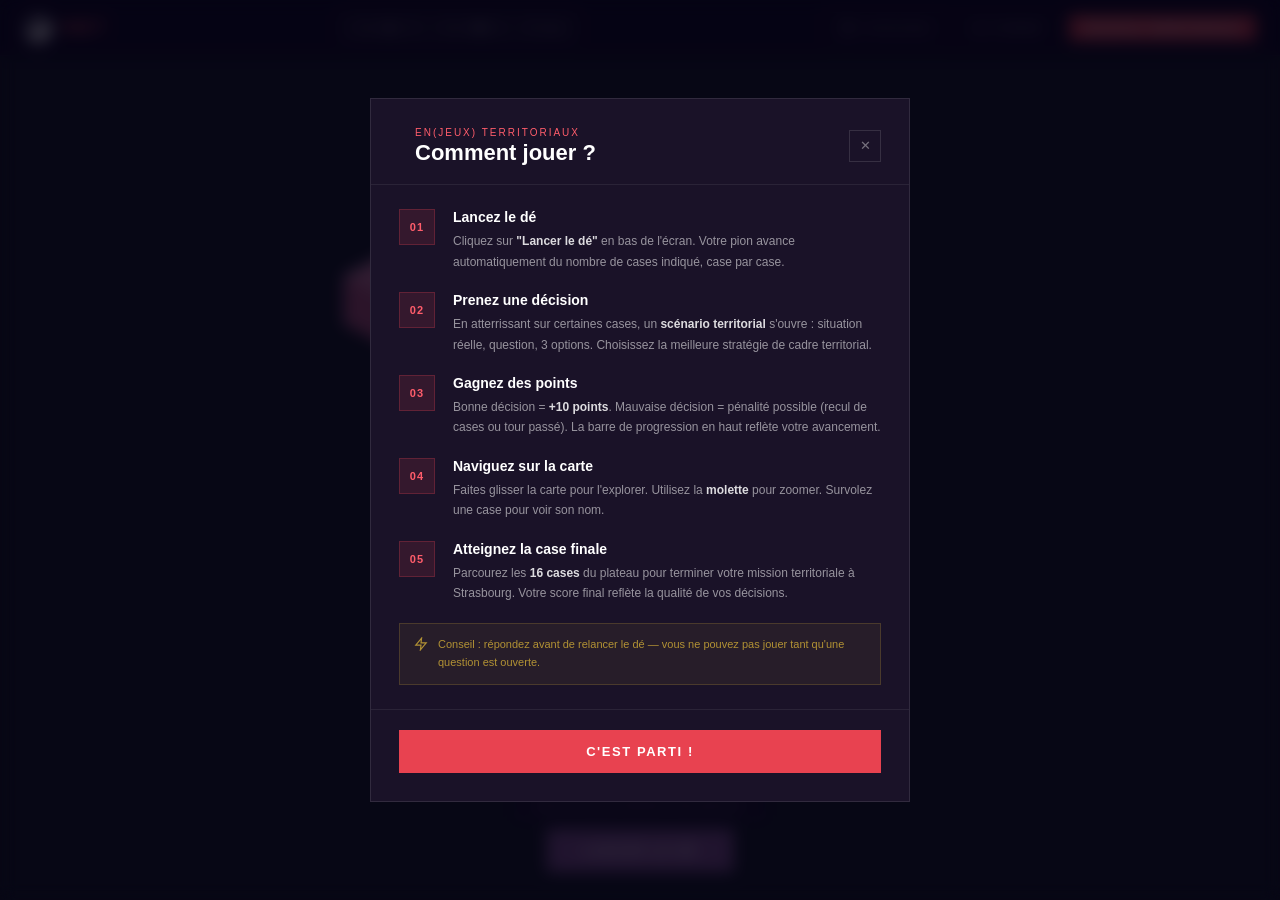
==== files/index.html @ a35b907e "lol" ====
<!DOCTYPE html>
<html lang="fr">
<head>
<meta charset="UTF-8">
<meta name="viewport" content="width=device-width, initial-scale=1.0">
<title>Jeux territoriaux</title>
<link href="https://fonts.googleapis.com/css2?family=Syne:wght@400;600;700;800&family=DM+Mono:wght@300;400;500&display=swap" rel="stylesheet">
<link rel="stylesheet" href="style.css">
</head>
<body>

<nav class="top-navbar">
  <!-- LOGO INET unifié avec hover expansion -->
  <a class="nav-brand" href="../index.html">
    <img src="../logo.svg" alt="INET" class="nav-logo-img">
    <span class="nav-inet-label">
      <span class="inet-word"><span class="inet-letter">i</span><span class="inet-rest" style="--d:0">nstitut</span></span>
      <span class="inet-sep" style="--d:1">·</span>
      <span class="inet-word"><span class="inet-letter">n</span><span class="inet-rest" style="--d:2">ational</span></span>
      <span class="inet-sep" style="--d:3">·</span>
      <span class="inet-word"><span class="inet-letter">e</span><span class="inet-rest" style="--d:4">tudes</span></span>
      <span class="inet-sep" style="--d:5">·</span>
      <span class="inet-word"><span class="inet-letter">t</span><span class="inet-rest" style="--d:6">erritoriales</span></span>
    </span>
  </a>

  <!-- STATS DE JEU — centre -->
  <div class="nav-stats">
    <span class="nav-stat-item">
      <span class="nav-stat-label">Case</span>
      <strong id="stat-pos">1</strong>
      <span class="nav-stat-label">/ 16</span>
    </span>
    <span class="nav-divider"></span>
    <span class="nav-stat-item">
      <span class="nav-stat-label">Score</span>
      <strong id="stat-score">0</strong>
      <span class="nav-stat-label">pts</span>
    </span>
    <span class="nav-divider"></span>
    <span class="nav-stat-item">
      <span class="nav-stat-label">Dé</span>
      <strong id="stat-dice">—</strong>
    </span>
  </div>

  <!-- BOUTONS NAVIGATION -->
  <div class="nav-actions">
    <button class="nav-help-btn" onclick="openTutorial()" title="Consignes du jeu">
      <svg width="16" height="16" viewBox="0 0 24 24" fill="none" stroke="currentColor" stroke-width="2"><circle cx="12" cy="12" r="10"/><path d="M9.09 9a3 3 0 0 1 5.83 1c0 2-3 3-3 3"/><line x1="12" y1="17" x2="12.01" y2="17"/></svg>
      Consignes
    </button>
    <a href="../index.html" class="nav-btn-outline">Se former</a>
    <a href="#" class="nav-btn-filled">En(jeux) territoriaux</a>
  </div>
</nav>

<!-- MODAL CONSIGNES -->
<div id="tutorial-overlay" onclick="if(event.target===this)closeTutorial()">
  <div id="tutorial-modal">
    <div class="tuto-header">
      <div class="tuto-logo">
      </div>
      <div>
        <div class="tuto-tag">En(jeux) territoriaux</div>
        <h2 class="tuto-title">Comment jouer ?</h2>
      </div>
      <button class="tuto-close" onclick="closeTutorial()">✕</button>
    </div>

    <div class="tuto-body">

      <div class="tuto-step">
        <div class="tuto-step-num">01</div>
        <div class="tuto-step-content">
          <h4>Lancez le dé</h4>
          <p>Cliquez sur <strong>"Lancer le dé"</strong> en bas de l'écran. Votre pion avance automatiquement du nombre de cases indiqué, case par case.</p>
        </div>
      </div>

      <div class="tuto-step">
        <div class="tuto-step-num">02</div>
        <div class="tuto-step-content">
          <h4>Prenez une décision</h4>
          <p>En atterrissant sur certaines cases, un <strong>scénario territorial</strong> s'ouvre : situation réelle, question, 3 options. Choisissez la meilleure stratégie de cadre territorial.</p>
        </div>
      </div>

      <div class="tuto-step">
        <div class="tuto-step-num">03</div>
        <div class="tuto-step-content">
          <h4>Gagnez des points</h4>
          <p>Bonne décision = <strong>+10 points</strong>. Mauvaise décision = pénalité possible (recul de cases ou tour passé). La barre de progression en haut reflète votre avancement.</p>
        </div>
      </div>

      <div class="tuto-step">
        <div class="tuto-step-num">04</div>
        <div class="tuto-step-content">
          <h4>Naviguez sur la carte</h4>
          <p>Faites glisser la carte pour l'explorer. Utilisez la <strong>molette</strong> pour zoomer. Survolez une case pour voir son nom.</p>
        </div>
      </div>

      <div class="tuto-step">
        <div class="tuto-step-num">05</div>
        <div class="tuto-step-content">
          <h4>Atteignez la case finale</h4>
          <p>Parcourez les <strong>16 cases</strong> du plateau pour terminer votre mission territoriale à Strasbourg. Votre score final reflète la qualité de vos décisions.</p>
        </div>
      </div>

      <div class="tuto-tip">
        <svg width="14" height="14" viewBox="0 0 24 24" fill="none" stroke="currentColor" stroke-width="2"><polygon points="13 2 3 14 12 14 11 22 21 10 12 10 13 2"/></svg>
        <span>Conseil : répondez avant de relancer le dé — vous ne pouvez pas jouer tant qu'une question est ouverte.</span>
      </div>

    </div>

    <div class="tuto-footer">
      <button class="tuto-btn-start" onclick="closeTutorial()">C'est parti !</button>
    </div>
  </div>
</div>

<div id="progbar"><div id="progfill"></div></div>

<div id="map-wrap"><div id="map-canvas"></div></div>

<div id="dice-display"></div>
<button id="dice-btn" onclick="rollDice()">Lancer le dé</button>

<div id="panel">
  <div class="panel-step" id="p-step"></div>
  <div class="panel-loc"  id="p-loc"></div>
  <div class="panel-title" id="p-title"></div>
  <span class="panel-module" id="p-module"></span>
  <div class="panel-situation" id="p-situation"></div>
  <div class="panel-question" id="p-question"></div>
  <div class="choices" id="p-choices"></div>
  <div class="feedback-box" id="p-feedback"></div>
  <div class="penalty-note" id="p-penalty"></div>
  <div class="panel-footer">
    <button class="btn-close" onclick="closePanel()">Carte</button>
    <button class="btn-next" id="btn-next" onclick="closePanel()">Continuer</button>
  </div>
</div>

<div id="win">
  <svg width="52" height="60" viewBox="0 0 540 624" fill="none">
    <rect width="311.766" height="311.766" transform="matrix(-4.37114e-08 -1 0.865988 -0.500065 270.021 623.545)" fill="#D9A7EB"/>
    <path d="M35.7609 176.516L19.7065 167.247L289.707 11.3627L305.761 20.6317L35.7609 176.516Z" fill="#FF5D6B"/>
    <path d="M250.301 300.381L234.247 291.112L504.247 135.227L520.3 144.496L250.301 300.381Z" fill="#FF5D6B"/>
    <rect width="311.766" height="311.766" transform="matrix(0.866044 -0.499967 0.866044 0.499967 6.10352e-05 467.672)" fill="#D9A7EB"/>
  </svg>
  <h2>Strasbourg maîtrisée !</h2>
  <div class="win-score" id="win-score-val"></div>
  <p>Tu as parcouru les 12 cases du parcours INET et résolu chaque décision territoriale.</p>
  <button id="win-restart" onclick="location.reload()">Rejouer</button>
</div>

<div id="toast"></div>

<script src="data.js"></script>
<script src="map.js"></script>
<script src="game.js"></script>
<script>
function openTutorial() {
  document.getElementById('tutorial-overlay').classList.add('show');
}
function closeTutorial() {
  document.getElementById('tutorial-overlay').classList.remove('show');
}
// Auto-affichage au premier chargement
window.addEventListener('load', () => {
  setTimeout(openTutorial, 400);
});
</script>
</body>
</html>
---- files/style.css ----
* {
  margin: 0;
  padding: 0;
  box-sizing: border-box;
}

:root {
  --violet-light: #EEE5F3;
  --violet-mid: #B488BC;
  --violet-strong: #8D59A0;
  --red-light: #FCE6E8;
  --red-mid: #ED6971;
  --red-strong: #E84250;
  --green-light: #C0E1D7;
  --green-mid: #68C0B5;
  --green-strong: #00A499;
  --dark: #30383B;
}

@font-face {
  font-family: "TT Commons";
  src: url("./fonts/TTCommons-Regular.woff2") format("woff2"),
       url("./fonts/TTCommons-Regular.woff") format("woff");
  font-weight: 400;
  font-style: normal;
}
@font-face {
  font-family: "TT Commons";
  src: url("./fonts/TTCommons-Bold.woff2") format("woff2"),
       url("./fonts/TTCommons-Bold.woff") format("woff");
  font-weight: 700;
  font-style: normal;
}

/* ─── BASE ─────────────────────────────────────────────────────────────────── */
body {
  font-family: "TT Commons", sans-serif;
  background: #0f1923;
  min-height: 100vh;
  overflow: hidden;
  user-select: none;
}

/* ─── NAV STATS ─────────────────────────────────────────────────────────────── */
.nav-stats { display: flex; gap: 18px; align-items: center; margin-right: 16px; }
.nav-stat  { font-size: 11px; color: rgba(255,255,255,.5); letter-spacing: .05em; }
.nav-stat strong { color: #fff; font-weight: 600; }

/* ─── PROGRESS BAR ─────────────────────────────────────────────────────────── */
#progbar {
  position: fixed; top: 52px; left: 0; right: 0; height: 3px;
  background: rgba(255,255,255,.08); z-index: 101;
}
#progfill {
  height: 100%; width: 0%;
  transition: width .6s ease;
  background: var(--violet-strong);
}

/* ─── DICE BUTTON ──────────────────────────────────────────────────────────── */
#dice-btn {
  position: fixed; bottom: 28px; left: 50%;
  transform: translateX(-50%);
  z-index: 200;
  background: var(--violet-strong);
  border: none;
  color: #fff;
  font-family: "TT Commons", sans-serif;
  font-size: 13px;
  font-weight: 700;
  letter-spacing: .12em;
  padding: 14px 36px;
  cursor: pointer;
  transition: all .2s ease;
  text-transform: uppercase;
}
#dice-btn:hover { transform: translateX(-50%) scale(1.05); }
#dice-btn:disabled {
  opacity: .4;
  cursor: not-allowed;
  transform: translateX(-50%);
}

#dice-display {
  position: fixed;
  bottom: 82px;
  left: 50%;
  transform: translateX(-50%);
  z-index: 200;
  font-size: 32px;
  opacity: 0;
  transition: opacity .3s;
}
#dice-display.show { opacity: 1; }

/* ─── MAP ───────────────────────────────────────────────────────────────────── */
#map-wrap {
  position: fixed; inset: 0; z-index: 1;
  display: flex; align-items: center; justify-content: center;
  cursor: grab;
}
#map-wrap:active { cursor: grabbing; }
#map-canvas { position: relative; transform-origin: center center; }

/* ─── TILE TOOLTIP ─────────────────────────────────────────────────────────── */
.tile-tooltip {
  position: absolute;
  bottom: calc(100% + 4px);
  left: 50%;
  transform: translateX(-50%);
  background: rgba(10,6,30,.92);
  color: #fff;
  font-size: 10px;
  padding: 5px 10px;
  white-space: nowrap;
  pointer-events: none;
  opacity: 0;
  transition: opacity .2s;
  letter-spacing: .05em;
  z-index: 99;
}
.path-tile:hover .tile-tooltip { opacity: 1; }

/* ─── PION ──────────────────────────────────────────────────────────────────── */
#cube-wrap { position: absolute; pointer-events: none; z-index: 70; }

/* ─── PANEL ─────────────────────────────────────────────────────────────────── */
#panel {
  position: fixed;
  right: -480px;
  top: 50%;
  transform: translateY(-50%);
  width: 440px;
  background: rgba(48,56,59,.97);
  backdrop-filter: blur(20px);
  border: 1px solid rgba(255,255,255,.08);
  z-index: 200;
  padding: 32px 28px;
  transition: right .45s cubic-bezier(.34,1.56,.64,1);
  max-height: 88vh;
  overflow-y: auto;
}
#panel.open { right: 0; }

.panel-step {
  font-size: 10px;
  letter-spacing: .2em;
  text-transform: uppercase;
  color: rgba(255,255,255,.3);
  margin-bottom: 4px;
}
.panel-loc {
  font-size: 10px;
  letter-spacing: .2em;
  text-transform: uppercase;
  opacity: .5;
  color: #fff;
  margin-bottom: 8px;
}
.panel-title {
  font-size: 21px;
  font-weight: 800;
  color: #fff;
  margin-bottom: 5px;
  line-height: 1.2;
}
.panel-module {
  font-size: 11px;
  padding: 3px 10px;
  display: inline-block;
  margin-bottom: 18px;
  color: #1a1a2e;
  font-weight: 500;
}
.panel-situation {
  font-size: 13px;
  line-height: 1.7;
  color: rgba(255,255,255,.7);
  margin-bottom: 20px;
  padding: 14px;
  background: rgba(255,255,255,.04);
  border-left: 3px solid;
}
.panel-question {
  font-size: 14px;
  font-weight: 600;
  color: #fff;
  margin-bottom: 14px;
  line-height: 1.5;
}

.choices {
  display: flex;
  flex-direction: column;
  gap: 10px;
  margin-bottom: 20px;
}

.choice-btn {
  background: rgba(255,255,255,.05);
  border: 1px solid rgba(255,255,255,.1);
  padding: 13px 16px;
  text-align: left;
  color: rgba(255,255,255,.85);
  font-size: 12px;
  line-height: 1.5;
  cursor: pointer;
  transition: all .2s;
}
.choice-btn:hover:not(:disabled) {
  background: rgba(255,255,255,.1);
  border-color: rgba(255,255,255,.28);
  transform: translateX(-3px);
}
.choice-btn.correct {
  background: var(--green-light);
  border-color: var(--green-strong);
  color: var(--dark);
}
.choice-btn.wrong {
  background: var(--red-light);
  border-color: var(--red-strong);
  color: var(--dark);
}

.feedback-box {
  display: none;
  padding: 14px;
  font-size: 12px;
  line-height: 1.6;
  margin-bottom: 14px;
}
.feedback-box.show { display: block; }
.feedback-box.good {
  background: var(--green-light);
  border: 1px solid var(--green-mid);
  color: var(--dark);
}
.feedback-box.bad {
  background: var(--red-light);
  border: 1px solid var(--red-mid);
  color: var(--dark);
}

.penalty-note {
  font-size: 10px;
  color: rgba(255,255,255,.35);
  text-align: center;
  margin-bottom: 10px;
  min-height: 16px;
}

.panel-footer {
  display: flex;
  gap: 10px;
}

.btn-close {
  flex: 1;
  background: rgba(255,255,255,.06);
  border: none;
  color: rgba(255,255,255,.45);
  font-size: 11px;
  letter-spacing: .1em;
  padding: 11px;
  cursor: pointer;
}
.btn-close:hover {
  color: #fff;
  background: rgba(255,255,255,.1);
}

.btn-next {
  flex: 2;
  border: none;
  color: #1a1a2e;
  font-size: 12px;
  font-weight: 700;
  padding: 11px;
  cursor: pointer;
  display: none;
}
.btn-next.show { display: block; }

/* ─── WIN SCREEN ────────────────────────────────────────────────────────────── */
#win {
  display: none;
  position: fixed;
  inset: 0;
  z-index: 500;
  background: rgba(10,6,30,.93);
  backdrop-filter: blur(14px);
  align-items: center;
  justify-content: center;
  flex-direction: column;
  text-align: center;
  gap: 18px;
}
#win.show { display: flex; }
#win h2 {
  font-size: 44px;
  font-weight: 800;
  color: var(--violet-mid);
}
.win-score {
  font-size: 22px;
  color: var(--violet-mid);
}
#win p {
  font-size: 12px;
  color: rgba(255,255,255,.5);
  max-width: 380px;
  line-height: 1.9;
}
#win-restart {
  margin-top: 8px;
  background: linear-gradient(135deg, var(--violet-strong), var(--red-strong));
  border: none;
  color: #fff;
  font-size: 13px;
  font-weight: 700;
  padding: 14px 32px;
  cursor: pointer;
  text-transform: uppercase;
  letter-spacing: .1em;
}

/* ─── NAVBAR ────────────────────────────────────────────────────────────────── */
.top-navbar {
  position: fixed; top: 0; left: 0; right: 0; z-index: 500;
  height: 52px;
  background: rgba(10, 6, 30, 0.96);
  border-bottom: 1px solid rgba(255,255,255,.07);
  backdrop-filter: blur(12px);
  display: flex; align-items: center; justify-content: space-between;
  padding: 0 24px;
}
.nav-brand {
  display: flex; align-items: center; gap: 10px;
  text-decoration: none;
  color: #fff;
  font-size: 13px;
  font-weight: 800;
  letter-spacing: .15em;
  text-transform: uppercase;
}
.nav-actions { display: flex; align-items: center; gap: 8px; }

.btn-formation {
  background: transparent;
  border: 1px solid rgba(255,255,255,.15);
  color: rgba(255,255,255,.6);
  font-family: "TT Commons", sans-serif;
  font-size: 11px;
  font-weight: 500;
  letter-spacing: .08em;
  padding: 7px 16px;
  cursor: pointer;
  transition: all .2s;
  text-transform: uppercase;
}
.btn-formation:hover {
  border-color: rgba(255,255,255,.35);
  color: #fff;
}
.btn-jeu {
  background: var(--violet-strong);
  border: none;
  color: #fff;
  font-family: "TT Commons", sans-serif;
  font-size: 11px;
  font-weight: 700;
  letter-spacing: .08em;
  padding: 7px 16px;
  cursor: pointer;
  transition: all .2s;
  text-transform: uppercase;
}
.btn-jeu:hover { background: var(--violet-mid); }

/* ─── TOAST ─────────────────────────────────────────────────────────────────── */
#toast {
  position: fixed;
  bottom: 78px;
  left: 50%;
  transform: translateX(-50%) translateY(80px);
  background: rgba(18,14,40,.95);
  border: 1px solid rgba(180,136,188,.35);
  color: var(--violet-mid);
  font-size: 11px;
  padding: 10px 20px;
  z-index: 300;
  transition: transform .4s cubic-bezier(.34,1.56,.64,1);
  white-space: nowrap;
}
#toast.show {
  transform: translateX(-50%) translateY(0);
}


/* ─── NAVBAR UNIFIÉE INET ───────────────────────────────────────────────────── */
.top-navbar {
  position: fixed; top: 0; left: 0; right: 0; z-index: 500;
  height: 56px;
  background: rgba(10, 6, 30, 0.97);
  border-bottom: 1px solid rgba(255,255,255,.07);
  backdrop-filter: blur(16px);
  display: flex; align-items: center; justify-content: space-between;
  padding: 0 24px;
  gap: 16px;
}

/* LOGO */
.nav-brand {
  display: flex; align-items: center; gap: 10px;
  text-decoration: none;
  flex-shrink: 0;
}
.nav-logo-img {
  height: 32px;
  width: auto;
  filter: brightness(0) invert(1);
  opacity: 0.9;
}

/* HOVER INET EXPANSION — même effet que index.html */
.nav-inet-label {
  display: inline-flex;
  align-items: baseline;
  font-family: 'TT Commons', sans-serif;
  font-weight: 900;
  font-size: 1rem;
  color: #FF5D6B;
  line-height: 1;
  cursor: default;
  overflow: hidden;
}
.inet-word { display: inline-flex; align-items: baseline; white-space: nowrap; }
.inet-letter { display: inline-block; }
.inet-rest {
  display: inline-block;
  max-width: 0;
  overflow: hidden;
  opacity: 0;
  font-weight: 400;
  font-size: 0.68rem;
  letter-spacing: 0.3px;
  white-space: nowrap;
  transition:
    max-width 0.45s cubic-bezier(0.4,0,0.2,1),
    opacity   0.35s ease,
    margin    0.45s cubic-bezier(0.4,0,0.2,1);
  transition-delay: calc(var(--d) * 0.07s);
  margin-left: 0;
}
.inet-sep {
  display: inline-block;
  width: 0;
  overflow: hidden;
  opacity: 0;
  transition: width 0.3s ease, opacity 0.3s ease;
  transition-delay: calc(var(--d) * 0.07s);
  color: rgba(255,93,107,0.4);
  font-weight: 300;
  font-size: 0.85rem;
}
.nav-brand:hover .inet-rest { max-width: 160px; opacity: 1; margin-left: 2px; }
.nav-brand:hover .inet-sep  { width: 10px; opacity: 1; }

/* STATS — centre */
.nav-stats {
  display: flex;
  align-items: center;
  gap: 8px;
  background: rgba(255,255,255,.05);
  border: 1px solid rgba(255,255,255,.08);
  padding: 6px 16px;
  flex-shrink: 0;
}
.nav-stat-item {
  display: flex;
  align-items: center;
  gap: 5px;
  font-size: 11px;
}
.nav-stat-item strong {
  color: #fff;
  font-weight: 700;
  font-size: 13px;
}
.nav-stat-label {
  color: rgba(255,255,255,.4);
  font-size: 10px;
  letter-spacing: .05em;
}
.nav-divider {
  width: 1px;
  height: 16px;
  background: rgba(255,255,255,.12);
  margin: 0 4px;
}

/* BOUTONS */
.nav-actions { display: flex; align-items: center; gap: 8px; flex-shrink: 0; }

.nav-help-btn {
  display: flex;
  align-items: center;
  gap: 6px;
  background: transparent;
  border: 1px solid rgba(255,255,255,.15);
  color: rgba(255,255,255,.55);
  font-family: 'TT Commons', sans-serif;
  font-size: 11px;
  font-weight: 500;
  letter-spacing: .06em;
  padding: 7px 12px;
  cursor: pointer;
  transition: all .2s;
  text-transform: uppercase;
}
.nav-help-btn:hover { border-color: rgba(255,255,255,.35); color: #fff; }

.nav-btn-outline {
  background: transparent;
  border: 1px solid rgba(255,255,255,.15);
  color: rgba(255,255,255,.6);
  font-family: 'TT Commons', sans-serif;
  font-size: 11px;
  font-weight: 500;
  letter-spacing: .08em;
  padding: 7px 16px;
  cursor: pointer;
  transition: all .2s;
  text-transform: uppercase;
  text-decoration: none;
  display: inline-flex;
  align-items: center;
}
.nav-btn-outline:hover { border-color: rgba(255,255,255,.35); color: #fff; }

.nav-btn-filled {
  background: #E84250;
  border: none;
  color: #fff;
  font-family: 'TT Commons', sans-serif;
  font-size: 11px;
  font-weight: 700;
  letter-spacing: .08em;
  padding: 7px 16px;
  cursor: pointer;
  transition: background .2s;
  text-transform: uppercase;
  text-decoration: none;
  display: inline-flex;
  align-items: center;
}
.nav-btn-filled:hover { background: #c0303d; }

/* ─── MODAL CONSIGNES ───────────────────────────────────────────────────────── */
#tutorial-overlay {
  display: none;
  position: fixed;
  inset: 0;
  z-index: 900;
  background: rgba(5,3,18,.8);
  backdrop-filter: blur(8px);
  align-items: center;
  justify-content: center;
}
#tutorial-overlay.show { display: flex; }

#tutorial-modal {
  background: #1a1228;
  border: 1px solid rgba(255,255,255,.1);
  width: 540px;
  max-width: 95vw;
  max-height: 90vh;
  overflow-y: auto;
  position: relative;
}

.tuto-header {
  display: flex;
  align-items: center;
  gap: 16px;
  padding: 28px 28px 20px;
  border-bottom: 1px solid rgba(255,255,255,.07);
  position: sticky;
  top: 0;
  background: #1a1228;
  z-index: 1;
}
.tuto-logo { flex-shrink: 0; }
.tuto-tag {
  font-size: 10px;
  letter-spacing: .2em;
  text-transform: uppercase;
  color: #FF5D6B;
  margin-bottom: 4px;
}
.tuto-title {
  font-size: 22px;
  font-weight: 800;
  color: #fff;
  line-height: 1;
}
.tuto-close {
  margin-left: auto;
  background: transparent;
  border: 1px solid rgba(255,255,255,.12);
  color: rgba(255,255,255,.4);
  width: 32px;
  height: 32px;
  cursor: pointer;
  font-size: 13px;
  display: flex;
  align-items: center;
  justify-content: center;
  flex-shrink: 0;
  transition: all .2s;
}
.tuto-close:hover { color: #fff; border-color: rgba(255,255,255,.3); }

.tuto-body { padding: 24px 28px; display: flex; flex-direction: column; gap: 20px; }

.tuto-step {
  display: flex;
  gap: 18px;
  align-items: flex-start;
}
.tuto-step-num {
  font-size: 11px;
  font-weight: 700;
  letter-spacing: .1em;
  color: #FF5D6B;
  background: rgba(232,66,80,.12);
  border: 1px solid rgba(232,66,80,.25);
  width: 36px;
  height: 36px;
  display: flex;
  align-items: center;
  justify-content: center;
  flex-shrink: 0;
}
.tuto-step-content h4 {
  font-size: 14px;
  font-weight: 700;
  color: #fff;
  margin-bottom: 6px;
}
.tuto-step-content p {
  font-size: 12px;
  line-height: 1.7;
  color: rgba(255,255,255,.55);
}
.tuto-step-content p strong { color: rgba(255,255,255,.85); }

.tuto-tip {
  display: flex;
  align-items: flex-start;
  gap: 10px;
  background: rgba(212,175,55,.07);
  border: 1px solid rgba(212,175,55,.2);
  padding: 12px 14px;
  font-size: 11px;
  color: rgba(212,175,55,.8);
  line-height: 1.6;
}
.tuto-tip svg { flex-shrink: 0; margin-top: 1px; color: rgba(212,175,55,.8); }

.tuto-footer {
  padding: 20px 28px 28px;
  border-top: 1px solid rgba(255,255,255,.07);
}
.tuto-btn-start {
  width: 100%;
  background: #E84250;
  border: none;
  color: #fff;
  font-family: 'TT Commons', sans-serif;
  font-size: 13px;
  font-weight: 700;
  letter-spacing: .12em;
  padding: 14px;
  cursor: pointer;
  text-transform: uppercase;
  transition: background .2s;
}
.tuto-btn-start:hover { background: #c0303d; }
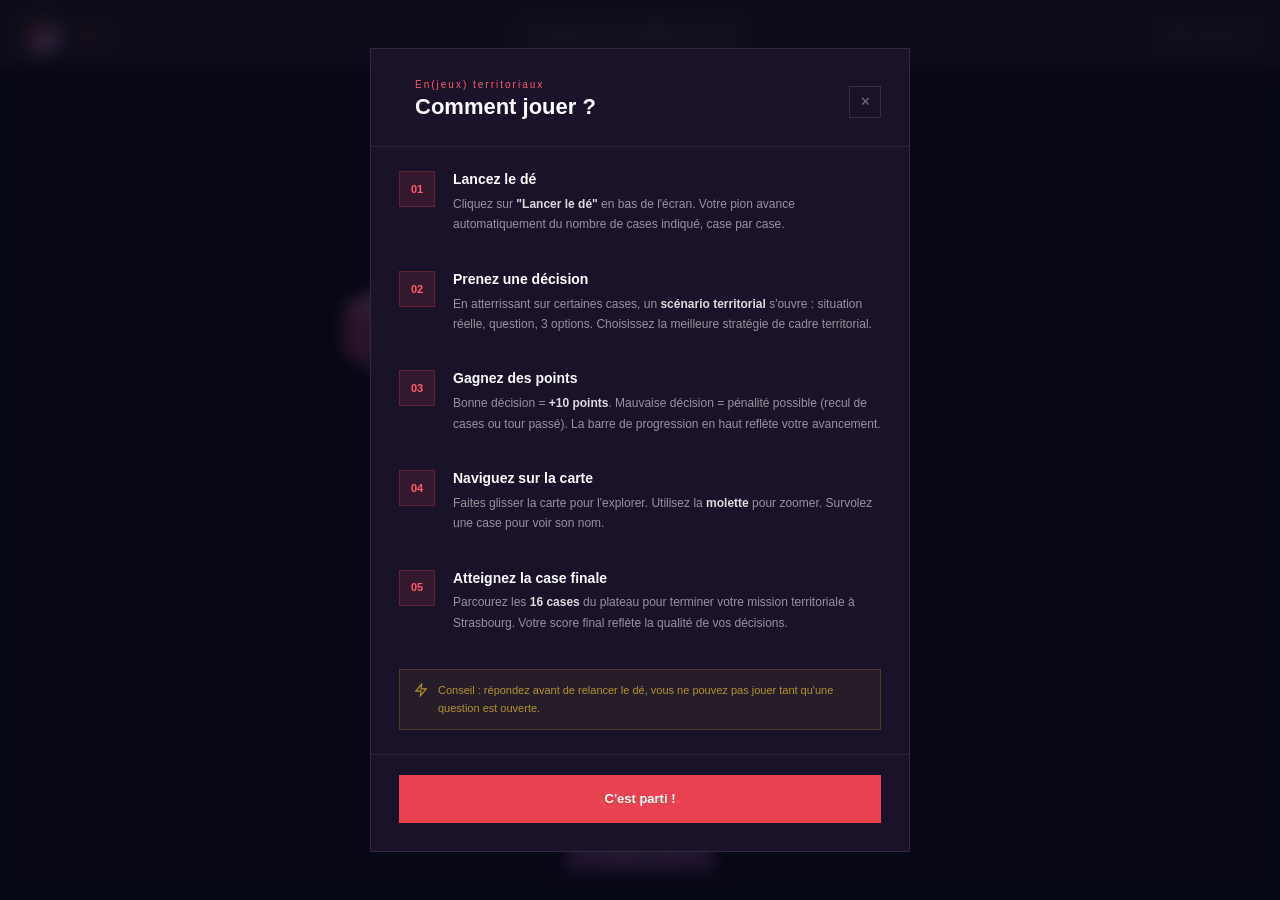
==== commit ddf1abca: "commit Emma 23-04_2026 22:22" ====
--- a/files/index.html
+++ b/files/index.html
@@ -4,15 +4,19 @@
 <meta charset="UTF-8">
 <meta name="viewport" content="width=device-width, initial-scale=1.0">
 <title>Jeux territoriaux</title>
-<link href="https://fonts.googleapis.com/css2?family=Syne:wght@400;600;700;800&family=DM+Mono:wght@300;400;500&display=swap" rel="stylesheet">
+    <!-- Bootstrap -->
+    <link href="https://cdn.jsdelivr.net/npm/bootstrap@5.3.3/dist/css/bootstrap.min.css" rel="stylesheet">
+
+
+<link rel="stylesheet" href="style.css">
 <link rel="stylesheet" href="style.css">
 </head>
 <body>
 
-<nav class="top-navbar">
+<nav class="top-navbar navbar  px-4 sticky-top custom-nav">
   <!-- LOGO INET unifié avec hover expansion -->
-  <a class="nav-brand" href="../index.html">
-    <img src="../logo.svg" alt="INET" class="nav-logo-img">
+  <a class="navbar-brand d-flex align-items-center gap-3" href="../index.html">
+    <img src="../logo.svg" alt="inet" class="nav-logo-img">
     <span class="nav-inet-label">
       <span class="inet-word"><span class="inet-letter">i</span><span class="inet-rest" style="--d:0">nstitut</span></span>
       <span class="inet-sep" style="--d:1">·</span>
@@ -24,7 +28,7 @@
     </span>
   </a>
 
-  <!-- STATS DE JEU — centre -->
+  <!-- STATS DE JEU, centre -->
   <div class="nav-stats">
     <span class="nav-stat-item">
       <span class="nav-stat-label">Case</span>
@@ -40,7 +44,7 @@
     <span class="nav-divider"></span>
     <span class="nav-stat-item">
       <span class="nav-stat-label">Dé</span>
-      <strong id="stat-dice">—</strong>
+      <strong id="stat-dice">,</strong>
     </span>
   </div>
 
@@ -50,9 +54,7 @@
       <svg width="16" height="16" viewBox="0 0 24 24" fill="none" stroke="currentColor" stroke-width="2"><circle cx="12" cy="12" r="10"/><path d="M9.09 9a3 3 0 0 1 5.83 1c0 2-3 3-3 3"/><line x1="12" y1="17" x2="12.01" y2="17"/></svg>
       Consignes
     </button>
-    <a href="../index.html" class="nav-btn-outline">Se former</a>
-    <a href="#" class="nav-btn-filled">En(jeux) territoriaux</a>
-  </div>
+
 </nav>
 
 <!-- MODAL CONSIGNES -->
@@ -112,7 +114,7 @@
 
       <div class="tuto-tip">
         <svg width="14" height="14" viewBox="0 0 24 24" fill="none" stroke="currentColor" stroke-width="2"><polygon points="13 2 3 14 12 14 11 22 21 10 12 10 13 2"/></svg>
-        <span>Conseil : répondez avant de relancer le dé — vous ne pouvez pas jouer tant qu'une question est ouverte.</span>
+        <span>Conseil : répondez avant de relancer le dé, vous ne pouvez pas jouer tant qu'une question est ouverte.</span>
       </div>
 
     </div>
@@ -131,6 +133,10 @@
 <button id="dice-btn" onclick="rollDice()">Lancer le dé</button>
 
 <div id="panel">
+  <div class="panel-formation-header" id="p-formation-header">
+    <img id="p-illu" src="" alt="" style="display:none;">
+    <span class="tilt-tag" id="p-formation-label"></span>
+  </div>
   <div class="panel-step" id="p-step"></div>
   <div class="panel-loc"  id="p-loc"></div>
   <div class="panel-title" id="p-title"></div>
@@ -147,16 +153,11 @@
 </div>
 
 <div id="win">
-  <svg width="52" height="60" viewBox="0 0 540 624" fill="none">
-    <rect width="311.766" height="311.766" transform="matrix(-4.37114e-08 -1 0.865988 -0.500065 270.021 623.545)" fill="#D9A7EB"/>
-    <path d="M35.7609 176.516L19.7065 167.247L289.707 11.3627L305.761 20.6317L35.7609 176.516Z" fill="#FF5D6B"/>
-    <path d="M250.301 300.381L234.247 291.112L504.247 135.227L520.3 144.496L250.301 300.381Z" fill="#FF5D6B"/>
-    <rect width="311.766" height="311.766" transform="matrix(0.866044 -0.499967 0.866044 0.499967 6.10352e-05 467.672)" fill="#D9A7EB"/>
-  </svg>
-  <h2>Strasbourg maîtrisée !</h2>
+
+  <h2>Parcours accompli !</h2>
   <div class="win-score" id="win-score-val"></div>
-  <p>Tu as parcouru les 12 cases du parcours INET et résolu chaque décision territoriale.</p>
-  <button id="win-restart" onclick="location.reload()">Rejouer</button>
+  <p>Vous avez traversé les 16 étapes du parcours territorial de l'INET et pris des décisions à chaque carrefour. Chaque bonne réponse, c'est un réflexe de cadre territorial de plus.</p>
+  <button id="win-restart" onclick="location.reload()">Rejouer le parcours</button>
 </div>
 
 <div id="toast"></div>
--- a/files/style.css
+++ b/files/style.css
@@ -39,6 +39,7 @@
   min-height: 100vh;
   overflow: hidden;
   user-select: none;
+  padding-top: 59px; /* hauteur navbar (56px) + progbar (3px) */
 }
 
 /* ─── NAV STATS ─────────────────────────────────────────────────────────────── */
@@ -48,8 +49,8 @@
 
 /* ─── PROGRESS BAR ─────────────────────────────────────────────────────────── */
 #progbar {
-  position: fixed; top: 52px; left: 0; right: 0; height: 3px;
-  background: rgba(255,255,255,.08); z-index: 101;
+  position: fixed; top: 56px; left: 0; right: 0; height: 3px;
+  background: rgba(0,0,0,.08); z-index: 101;
 }
 #progfill {
   height: 100%; width: 0%;
@@ -68,12 +69,10 @@
   font-family: "TT Commons", sans-serif;
   font-size: 13px;
   font-weight: 700;
-  letter-spacing: .12em;
   padding: 14px 36px;
   cursor: pointer;
   transition: all .2s ease;
-  text-transform: uppercase;
-}
+  }
 #dice-btn:hover { transform: translateX(-50%) scale(1.05); }
 #dice-btn:disabled {
   opacity: .4;
@@ -95,7 +94,7 @@
 
 /* ─── MAP ───────────────────────────────────────────────────────────────────── */
 #map-wrap {
-  position: fixed; inset: 0; z-index: 1;
+  position: fixed; top: 59px; left: 0; right: 0; bottom: 0; z-index: 1;
   display: flex; align-items: center; justify-content: center;
   cursor: grab;
 }
@@ -144,15 +143,11 @@
 
 .panel-step {
   font-size: 10px;
-  letter-spacing: .2em;
-  text-transform: uppercase;
   color: rgba(255,255,255,.3);
   margin-bottom: 4px;
 }
 .panel-loc {
   font-size: 10px;
-  letter-spacing: .2em;
-  text-transform: uppercase;
   opacity: .5;
   color: #fff;
   margin-bottom: 8px;
@@ -169,8 +164,9 @@
   padding: 3px 10px;
   display: inline-block;
   margin-bottom: 18px;
-  color: #1a1a2e;
-  font-weight: 500;
+  color: #363636;
+  font-weight: 600;
+  letter-spacing: 0;
 }
 .panel-situation {
   font-size: 13px;
@@ -202,6 +198,7 @@
   padding: 13px 16px;
   text-align: left;
   color: rgba(255,255,255,.85);
+  font-family: "TT Commons", sans-serif;
   font-size: 12px;
   line-height: 1.5;
   cursor: pointer;
@@ -260,8 +257,8 @@
   background: rgba(255,255,255,.06);
   border: none;
   color: rgba(255,255,255,.45);
-  font-size: 11px;
-  letter-spacing: .1em;
+  font-family: "TT Commons", sans-serif;
+  font-size: 11px;
   padding: 11px;
   cursor: pointer;
 }
@@ -274,6 +271,7 @@
   flex: 2;
   border: none;
   color: #1a1a2e;
+  font-family: "TT Commons", sans-serif;
   font-size: 12px;
   font-weight: 700;
   padding: 11px;
@@ -314,69 +312,17 @@
 }
 #win-restart {
   margin-top: 8px;
-  background: linear-gradient(135deg, var(--violet-strong), var(--red-strong));
-  border: none;
-  color: #fff;
-  font-size: 13px;
-  font-weight: 700;
-  padding: 14px 32px;
-  cursor: pointer;
-  text-transform: uppercase;
-  letter-spacing: .1em;
-}
-
-/* ─── NAVBAR ────────────────────────────────────────────────────────────────── */
-.top-navbar {
-  position: fixed; top: 0; left: 0; right: 0; z-index: 500;
-  height: 52px;
-  background: rgba(10, 6, 30, 0.96);
-  border-bottom: 1px solid rgba(255,255,255,.07);
-  backdrop-filter: blur(12px);
-  display: flex; align-items: center; justify-content: space-between;
-  padding: 0 24px;
-}
-.nav-brand {
-  display: flex; align-items: center; gap: 10px;
-  text-decoration: none;
-  color: #fff;
-  font-size: 13px;
-  font-weight: 800;
-  letter-spacing: .15em;
-  text-transform: uppercase;
-}
-.nav-actions { display: flex; align-items: center; gap: 8px; }
-
-.btn-formation {
-  background: transparent;
-  border: 1px solid rgba(255,255,255,.15);
-  color: rgba(255,255,255,.6);
-  font-family: "TT Commons", sans-serif;
-  font-size: 11px;
-  font-weight: 500;
-  letter-spacing: .08em;
-  padding: 7px 16px;
-  cursor: pointer;
-  transition: all .2s;
-  text-transform: uppercase;
-}
-.btn-formation:hover {
-  border-color: rgba(255,255,255,.35);
-  color: #fff;
-}
-.btn-jeu {
   background: var(--violet-strong);
   border: none;
   color: #fff;
-  font-family: "TT Commons", sans-serif;
-  font-size: 11px;
-  font-weight: 700;
-  letter-spacing: .08em;
-  padding: 7px 16px;
-  cursor: pointer;
-  transition: all .2s;
-  text-transform: uppercase;
-}
-.btn-jeu:hover { background: var(--violet-mid); }
+  font-size: 13px;
+  font-weight: 700;
+  padding: 14px 32px;
+  cursor: pointer;
+  letter-spacing: .1em;
+}
+
+/* ─── NAVBAR — styles gérés par le bloc "NAVBAR UNIFIÉE INET" ci-dessous ──── */
 
 /* ─── TOAST ─────────────────────────────────────────────────────────────────── */
 #toast {
@@ -398,16 +344,17 @@
 }
 
 
-/* ─── NAVBAR UNIFIÉE INET ───────────────────────────────────────────────────── */
+/* ─── NAVBAR UNIFIÉE INET — style landing ─────────────────────────────────── */
 .top-navbar {
   position: fixed; top: 0; left: 0; right: 0; z-index: 500;
-  height: 56px;
-  background: rgba(10, 6, 30, 0.97);
-  border-bottom: 1px solid rgba(255,255,255,.07);
-  backdrop-filter: blur(16px);
+  height: 67px;
+  background: var(--dark);
+  border-bottom: 1px solid rgba(255,255,255,.08);
+  backdrop-filter: blur(12px);
   display: flex; align-items: center; justify-content: space-between;
-  padding: 0 24px;
+  padding: 10px 24px;
   gap: 16px;
+  
 }
 
 /* LOGO */
@@ -417,10 +364,10 @@
   flex-shrink: 0;
 }
 .nav-logo-img {
-  height: 32px;
+  height: 40px;
   width: auto;
-  filter: brightness(0) invert(1);
-  opacity: 0.9;
+  filter: none;
+  opacity: 1;
 }
 
 /* HOVER INET EXPANSION — même effet que index.html */
@@ -428,15 +375,15 @@
   display: inline-flex;
   align-items: baseline;
   font-family: 'TT Commons', sans-serif;
-  font-weight: 900;
-  font-size: 1rem;
-  color: #FF5D6B;
+  font-weight: 700;
+  font-size: 1.05rem;
+  color: var(--red-strong);
   line-height: 1;
   cursor: default;
   overflow: hidden;
 }
 .inet-word { display: inline-flex; align-items: baseline; white-space: nowrap; }
-.inet-letter { display: inline-block; }
+.inet-letter { display: inline-block; transition: letter-spacing 0.4s cubic-bezier(0.4,0,0.2,1); }
 .inet-rest {
   display: inline-block;
   max-width: 0;
@@ -460,7 +407,7 @@
   opacity: 0;
   transition: width 0.3s ease, opacity 0.3s ease;
   transition-delay: calc(var(--d) * 0.07s);
-  color: rgba(255,93,107,0.4);
+  color: rgba(232,66,80,0.4);
   font-weight: 300;
   font-size: 0.85rem;
 }
@@ -472,8 +419,8 @@
   display: flex;
   align-items: center;
   gap: 8px;
-  background: rgba(255,255,255,.05);
-  border: 1px solid rgba(255,255,255,.08);
+  background: rgba(255,255,255,.06);
+  border: 1px solid rgba(255,255,255,.1);
   padding: 6px 16px;
   flex-shrink: 0;
 }
@@ -489,14 +436,14 @@
   font-size: 13px;
 }
 .nav-stat-label {
-  color: rgba(255,255,255,.4);
+  color: rgba(255,255,255,.45);
   font-size: 10px;
-  letter-spacing: .05em;
+  letter-spacing: .03em;
 }
 .nav-divider {
   width: 1px;
   height: 16px;
-  background: rgba(255,255,255,.12);
+  background: rgba(255,255,255,.15);
   margin: 0 4px;
 }
 
@@ -508,54 +455,48 @@
   align-items: center;
   gap: 6px;
   background: transparent;
-  border: 1px solid rgba(255,255,255,.15);
+  border: 1px solid rgba(255,255,255,.18);
   color: rgba(255,255,255,.55);
   font-family: 'TT Commons', sans-serif;
   font-size: 11px;
   font-weight: 500;
-  letter-spacing: .06em;
   padding: 7px 12px;
   cursor: pointer;
   transition: all .2s;
-  text-transform: uppercase;
-}
-.nav-help-btn:hover { border-color: rgba(255,255,255,.35); color: #fff; }
+}
+.nav-help-btn:hover { border-color: rgba(255,255,255,.4); color: #fff; }
 
 .nav-btn-outline {
   background: transparent;
-  border: 1px solid rgba(255,255,255,.15);
-  color: rgba(255,255,255,.6);
+  border: 1px solid var(--violet-mid);
+  color: var(--violet-mid);
   font-family: 'TT Commons', sans-serif;
   font-size: 11px;
   font-weight: 500;
-  letter-spacing: .08em;
   padding: 7px 16px;
   cursor: pointer;
   transition: all .2s;
-  text-transform: uppercase;
   text-decoration: none;
   display: inline-flex;
   align-items: center;
 }
-.nav-btn-outline:hover { border-color: rgba(255,255,255,.35); color: #fff; }
+.nav-btn-outline:hover { background: rgba(180,136,188,0.12); }
 
 .nav-btn-filled {
-  background: #E84250;
+  background: var(--red-strong);
   border: none;
   color: #fff;
   font-family: 'TT Commons', sans-serif;
   font-size: 11px;
   font-weight: 700;
-  letter-spacing: .08em;
   padding: 7px 16px;
   cursor: pointer;
   transition: background .2s;
-  text-transform: uppercase;
   text-decoration: none;
   display: inline-flex;
   align-items: center;
 }
-.nav-btn-filled:hover { background: #c0303d; }
+.nav-btn-filled:hover { background: var(--red-mid); }
 
 /* ─── MODAL CONSIGNES ───────────────────────────────────────────────────────── */
 #tutorial-overlay {
@@ -595,7 +536,6 @@
 .tuto-tag {
   font-size: 10px;
   letter-spacing: .2em;
-  text-transform: uppercase;
   color: #FF5D6B;
   margin-bottom: 4px;
 }
@@ -632,7 +572,6 @@
 .tuto-step-num {
   font-size: 11px;
   font-weight: 700;
-  letter-spacing: .1em;
   color: #FF5D6B;
   background: rgba(232,66,80,.12);
   border: 1px solid rgba(232,66,80,.25);
@@ -681,10 +620,70 @@
   font-family: 'TT Commons', sans-serif;
   font-size: 13px;
   font-weight: 700;
-  letter-spacing: .12em;
   padding: 14px;
   cursor: pointer;
-  text-transform: uppercase;
   transition: background .2s;
 }
-.tuto-btn-start:hover { background: #c0303d; }+.tuto-btn-start:hover { background: var(--red-mid); }
+
+/* ─── FORMATION BADGE (style racine) ─────────────────────────────────────────── */
+.tilt-tag {
+  display: inline-block;
+  font-family: 'TT Commons', sans-serif;
+  font-weight: 600;
+  padding: 5px 14px;
+  line-height: 1.4;
+}
+.tilt-tag-administrateur {
+  color: #68C0B5;
+  transform: rotate(0deg) !important;
+  font-weight: 700;
+}
+.tilt-tag-patrimoine {
+  color: #B488BC;
+  transform: rotate(0deg) !important;
+  font-weight: 700;
+}
+.tilt-tag-bibli {
+  color: #ED6971;
+  transform: rotate(0deg) !important;
+  font-weight: 700;
+}
+
+.panel-formation-header {
+  display: flex;
+  flex-direction: row;
+  align-items: center;
+  gap: 10px;
+  background: rgba(255,255,255,.04);
+  border: 1px solid rgba(255,255,255,.08);
+  padding: 10px 14px;
+  margin-bottom: 16px;
+}
+
+#p-illu {
+  opacity: 0.95;
+  width: 24px;
+  height: 24px;
+  object-fit: contain;
+  flex-shrink: 0;
+}
+
+nav-inet-label {
+  display: inline-flex;
+  align-items: baseline;
+  font-family: 'TT Commons', sans-serif;
+  font-weight: 700;
+  font-size: 1.1rem;
+  color: var(--red);
+  letter-spacing: 0;
+  line-height: 1;
+  cursor: default;
+  overflow: hidden;
+}
+
+.inet-word {
+  display: inline-flex;
+  align-items: baseline;
+  white-space: nowrap;
+}
--- a/files/style.css
+++ b/files/style.css
@@ -39,6 +39,7 @@
   min-height: 100vh;
   overflow: hidden;
   user-select: none;
+  padding-top: 59px; /* hauteur navbar (56px) + progbar (3px) */
 }
 
 /* ─── NAV STATS ─────────────────────────────────────────────────────────────── */
@@ -48,8 +49,8 @@
 
 /* ─── PROGRESS BAR ─────────────────────────────────────────────────────────── */
 #progbar {
-  position: fixed; top: 52px; left: 0; right: 0; height: 3px;
-  background: rgba(255,255,255,.08); z-index: 101;
+  position: fixed; top: 56px; left: 0; right: 0; height: 3px;
+  background: rgba(0,0,0,.08); z-index: 101;
 }
 #progfill {
   height: 100%; width: 0%;
@@ -68,12 +69,10 @@
   font-family: "TT Commons", sans-serif;
   font-size: 13px;
   font-weight: 700;
-  letter-spacing: .12em;
   padding: 14px 36px;
   cursor: pointer;
   transition: all .2s ease;
-  text-transform: uppercase;
-}
+  }
 #dice-btn:hover { transform: translateX(-50%) scale(1.05); }
 #dice-btn:disabled {
   opacity: .4;
@@ -95,7 +94,7 @@
 
 /* ─── MAP ───────────────────────────────────────────────────────────────────── */
 #map-wrap {
-  position: fixed; inset: 0; z-index: 1;
+  position: fixed; top: 59px; left: 0; right: 0; bottom: 0; z-index: 1;
   display: flex; align-items: center; justify-content: center;
   cursor: grab;
 }
@@ -144,15 +143,11 @@
 
 .panel-step {
   font-size: 10px;
-  letter-spacing: .2em;
-  text-transform: uppercase;
   color: rgba(255,255,255,.3);
   margin-bottom: 4px;
 }
 .panel-loc {
   font-size: 10px;
-  letter-spacing: .2em;
-  text-transform: uppercase;
   opacity: .5;
   color: #fff;
   margin-bottom: 8px;
@@ -169,8 +164,9 @@
   padding: 3px 10px;
   display: inline-block;
   margin-bottom: 18px;
-  color: #1a1a2e;
-  font-weight: 500;
+  color: #363636;
+  font-weight: 600;
+  letter-spacing: 0;
 }
 .panel-situation {
   font-size: 13px;
@@ -202,6 +198,7 @@
   padding: 13px 16px;
   text-align: left;
   color: rgba(255,255,255,.85);
+  font-family: "TT Commons", sans-serif;
   font-size: 12px;
   line-height: 1.5;
   cursor: pointer;
@@ -260,8 +257,8 @@
   background: rgba(255,255,255,.06);
   border: none;
   color: rgba(255,255,255,.45);
-  font-size: 11px;
-  letter-spacing: .1em;
+  font-family: "TT Commons", sans-serif;
+  font-size: 11px;
   padding: 11px;
   cursor: pointer;
 }
@@ -274,6 +271,7 @@
   flex: 2;
   border: none;
   color: #1a1a2e;
+  font-family: "TT Commons", sans-serif;
   font-size: 12px;
   font-weight: 700;
   padding: 11px;
@@ -314,69 +312,17 @@
 }
 #win-restart {
   margin-top: 8px;
-  background: linear-gradient(135deg, var(--violet-strong), var(--red-strong));
-  border: none;
-  color: #fff;
-  font-size: 13px;
-  font-weight: 700;
-  padding: 14px 32px;
-  cursor: pointer;
-  text-transform: uppercase;
-  letter-spacing: .1em;
-}
-
-/* ─── NAVBAR ────────────────────────────────────────────────────────────────── */
-.top-navbar {
-  position: fixed; top: 0; left: 0; right: 0; z-index: 500;
-  height: 52px;
-  background: rgba(10, 6, 30, 0.96);
-  border-bottom: 1px solid rgba(255,255,255,.07);
-  backdrop-filter: blur(12px);
-  display: flex; align-items: center; justify-content: space-between;
-  padding: 0 24px;
-}
-.nav-brand {
-  display: flex; align-items: center; gap: 10px;
-  text-decoration: none;
-  color: #fff;
-  font-size: 13px;
-  font-weight: 800;
-  letter-spacing: .15em;
-  text-transform: uppercase;
-}
-.nav-actions { display: flex; align-items: center; gap: 8px; }
-
-.btn-formation {
-  background: transparent;
-  border: 1px solid rgba(255,255,255,.15);
-  color: rgba(255,255,255,.6);
-  font-family: "TT Commons", sans-serif;
-  font-size: 11px;
-  font-weight: 500;
-  letter-spacing: .08em;
-  padding: 7px 16px;
-  cursor: pointer;
-  transition: all .2s;
-  text-transform: uppercase;
-}
-.btn-formation:hover {
-  border-color: rgba(255,255,255,.35);
-  color: #fff;
-}
-.btn-jeu {
   background: var(--violet-strong);
   border: none;
   color: #fff;
-  font-family: "TT Commons", sans-serif;
-  font-size: 11px;
-  font-weight: 700;
-  letter-spacing: .08em;
-  padding: 7px 16px;
-  cursor: pointer;
-  transition: all .2s;
-  text-transform: uppercase;
-}
-.btn-jeu:hover { background: var(--violet-mid); }
+  font-size: 13px;
+  font-weight: 700;
+  padding: 14px 32px;
+  cursor: pointer;
+  letter-spacing: .1em;
+}
+
+/* ─── NAVBAR — styles gérés par le bloc "NAVBAR UNIFIÉE INET" ci-dessous ──── */
 
 /* ─── TOAST ─────────────────────────────────────────────────────────────────── */
 #toast {
@@ -398,16 +344,17 @@
 }
 
 
-/* ─── NAVBAR UNIFIÉE INET ───────────────────────────────────────────────────── */
+/* ─── NAVBAR UNIFIÉE INET — style landing ─────────────────────────────────── */
 .top-navbar {
   position: fixed; top: 0; left: 0; right: 0; z-index: 500;
-  height: 56px;
-  background: rgba(10, 6, 30, 0.97);
-  border-bottom: 1px solid rgba(255,255,255,.07);
-  backdrop-filter: blur(16px);
+  height: 67px;
+  background: var(--dark);
+  border-bottom: 1px solid rgba(255,255,255,.08);
+  backdrop-filter: blur(12px);
   display: flex; align-items: center; justify-content: space-between;
-  padding: 0 24px;
+  padding: 10px 24px;
   gap: 16px;
+  
 }
 
 /* LOGO */
@@ -417,10 +364,10 @@
   flex-shrink: 0;
 }
 .nav-logo-img {
-  height: 32px;
+  height: 40px;
   width: auto;
-  filter: brightness(0) invert(1);
-  opacity: 0.9;
+  filter: none;
+  opacity: 1;
 }
 
 /* HOVER INET EXPANSION — même effet que index.html */
@@ -428,15 +375,15 @@
   display: inline-flex;
   align-items: baseline;
   font-family: 'TT Commons', sans-serif;
-  font-weight: 900;
-  font-size: 1rem;
-  color: #FF5D6B;
+  font-weight: 700;
+  font-size: 1.05rem;
+  color: var(--red-strong);
   line-height: 1;
   cursor: default;
   overflow: hidden;
 }
 .inet-word { display: inline-flex; align-items: baseline; white-space: nowrap; }
-.inet-letter { display: inline-block; }
+.inet-letter { display: inline-block; transition: letter-spacing 0.4s cubic-bezier(0.4,0,0.2,1); }
 .inet-rest {
   display: inline-block;
   max-width: 0;
@@ -460,7 +407,7 @@
   opacity: 0;
   transition: width 0.3s ease, opacity 0.3s ease;
   transition-delay: calc(var(--d) * 0.07s);
-  color: rgba(255,93,107,0.4);
+  color: rgba(232,66,80,0.4);
   font-weight: 300;
   font-size: 0.85rem;
 }
@@ -472,8 +419,8 @@
   display: flex;
   align-items: center;
   gap: 8px;
-  background: rgba(255,255,255,.05);
-  border: 1px solid rgba(255,255,255,.08);
+  background: rgba(255,255,255,.06);
+  border: 1px solid rgba(255,255,255,.1);
   padding: 6px 16px;
   flex-shrink: 0;
 }
@@ -489,14 +436,14 @@
   font-size: 13px;
 }
 .nav-stat-label {
-  color: rgba(255,255,255,.4);
+  color: rgba(255,255,255,.45);
   font-size: 10px;
-  letter-spacing: .05em;
+  letter-spacing: .03em;
 }
 .nav-divider {
   width: 1px;
   height: 16px;
-  background: rgba(255,255,255,.12);
+  background: rgba(255,255,255,.15);
   margin: 0 4px;
 }
 
@@ -508,54 +455,48 @@
   align-items: center;
   gap: 6px;
   background: transparent;
-  border: 1px solid rgba(255,255,255,.15);
+  border: 1px solid rgba(255,255,255,.18);
   color: rgba(255,255,255,.55);
   font-family: 'TT Commons', sans-serif;
   font-size: 11px;
   font-weight: 500;
-  letter-spacing: .06em;
   padding: 7px 12px;
   cursor: pointer;
   transition: all .2s;
-  text-transform: uppercase;
-}
-.nav-help-btn:hover { border-color: rgba(255,255,255,.35); color: #fff; }
+}
+.nav-help-btn:hover { border-color: rgba(255,255,255,.4); color: #fff; }
 
 .nav-btn-outline {
   background: transparent;
-  border: 1px solid rgba(255,255,255,.15);
-  color: rgba(255,255,255,.6);
+  border: 1px solid var(--violet-mid);
+  color: var(--violet-mid);
   font-family: 'TT Commons', sans-serif;
   font-size: 11px;
   font-weight: 500;
-  letter-spacing: .08em;
   padding: 7px 16px;
   cursor: pointer;
   transition: all .2s;
-  text-transform: uppercase;
   text-decoration: none;
   display: inline-flex;
   align-items: center;
 }
-.nav-btn-outline:hover { border-color: rgba(255,255,255,.35); color: #fff; }
+.nav-btn-outline:hover { background: rgba(180,136,188,0.12); }
 
 .nav-btn-filled {
-  background: #E84250;
+  background: var(--red-strong);
   border: none;
   color: #fff;
   font-family: 'TT Commons', sans-serif;
   font-size: 11px;
   font-weight: 700;
-  letter-spacing: .08em;
   padding: 7px 16px;
   cursor: pointer;
   transition: background .2s;
-  text-transform: uppercase;
   text-decoration: none;
   display: inline-flex;
   align-items: center;
 }
-.nav-btn-filled:hover { background: #c0303d; }
+.nav-btn-filled:hover { background: var(--red-mid); }
 
 /* ─── MODAL CONSIGNES ───────────────────────────────────────────────────────── */
 #tutorial-overlay {
@@ -595,7 +536,6 @@
 .tuto-tag {
   font-size: 10px;
   letter-spacing: .2em;
-  text-transform: uppercase;
   color: #FF5D6B;
   margin-bottom: 4px;
 }
@@ -632,7 +572,6 @@
 .tuto-step-num {
   font-size: 11px;
   font-weight: 700;
-  letter-spacing: .1em;
   color: #FF5D6B;
   background: rgba(232,66,80,.12);
   border: 1px solid rgba(232,66,80,.25);
@@ -681,10 +620,70 @@
   font-family: 'TT Commons', sans-serif;
   font-size: 13px;
   font-weight: 700;
-  letter-spacing: .12em;
   padding: 14px;
   cursor: pointer;
-  text-transform: uppercase;
   transition: background .2s;
 }
-.tuto-btn-start:hover { background: #c0303d; }+.tuto-btn-start:hover { background: var(--red-mid); }
+
+/* ─── FORMATION BADGE (style racine) ─────────────────────────────────────────── */
+.tilt-tag {
+  display: inline-block;
+  font-family: 'TT Commons', sans-serif;
+  font-weight: 600;
+  padding: 5px 14px;
+  line-height: 1.4;
+}
+.tilt-tag-administrateur {
+  color: #68C0B5;
+  transform: rotate(0deg) !important;
+  font-weight: 700;
+}
+.tilt-tag-patrimoine {
+  color: #B488BC;
+  transform: rotate(0deg) !important;
+  font-weight: 700;
+}
+.tilt-tag-bibli {
+  color: #ED6971;
+  transform: rotate(0deg) !important;
+  font-weight: 700;
+}
+
+.panel-formation-header {
+  display: flex;
+  flex-direction: row;
+  align-items: center;
+  gap: 10px;
+  background: rgba(255,255,255,.04);
+  border: 1px solid rgba(255,255,255,.08);
+  padding: 10px 14px;
+  margin-bottom: 16px;
+}
+
+#p-illu {
+  opacity: 0.95;
+  width: 24px;
+  height: 24px;
+  object-fit: contain;
+  flex-shrink: 0;
+}
+
+nav-inet-label {
+  display: inline-flex;
+  align-items: baseline;
+  font-family: 'TT Commons', sans-serif;
+  font-weight: 700;
+  font-size: 1.1rem;
+  color: var(--red);
+  letter-spacing: 0;
+  line-height: 1;
+  cursor: default;
+  overflow: hidden;
+}
+
+.inet-word {
+  display: inline-flex;
+  align-items: baseline;
+  white-space: nowrap;
+}
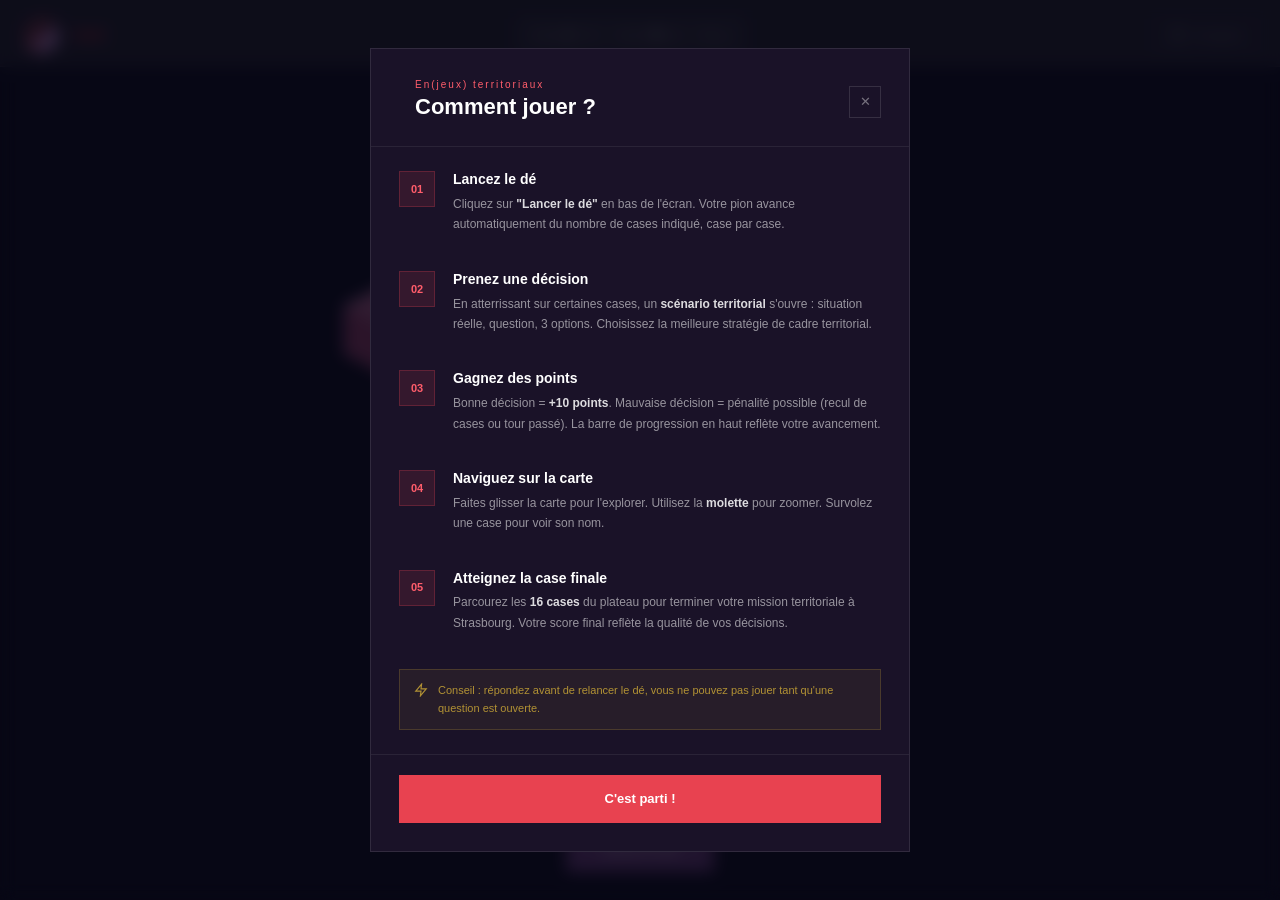
==== commit 7fc8b6f2: "message" ====
--- a/files/index.html
+++ b/files/index.html
@@ -7,7 +7,7 @@
     <!-- Bootstrap -->
     <link href="https://cdn.jsdelivr.net/npm/bootstrap@5.3.3/dist/css/bootstrap.min.css" rel="stylesheet">
 
-
+<link rel="stylesheet" href="https://use.typekit.net/alc4ktf.css">
 <link rel="stylesheet" href="style.css">
 <link rel="stylesheet" href="style.css">
 </head>
